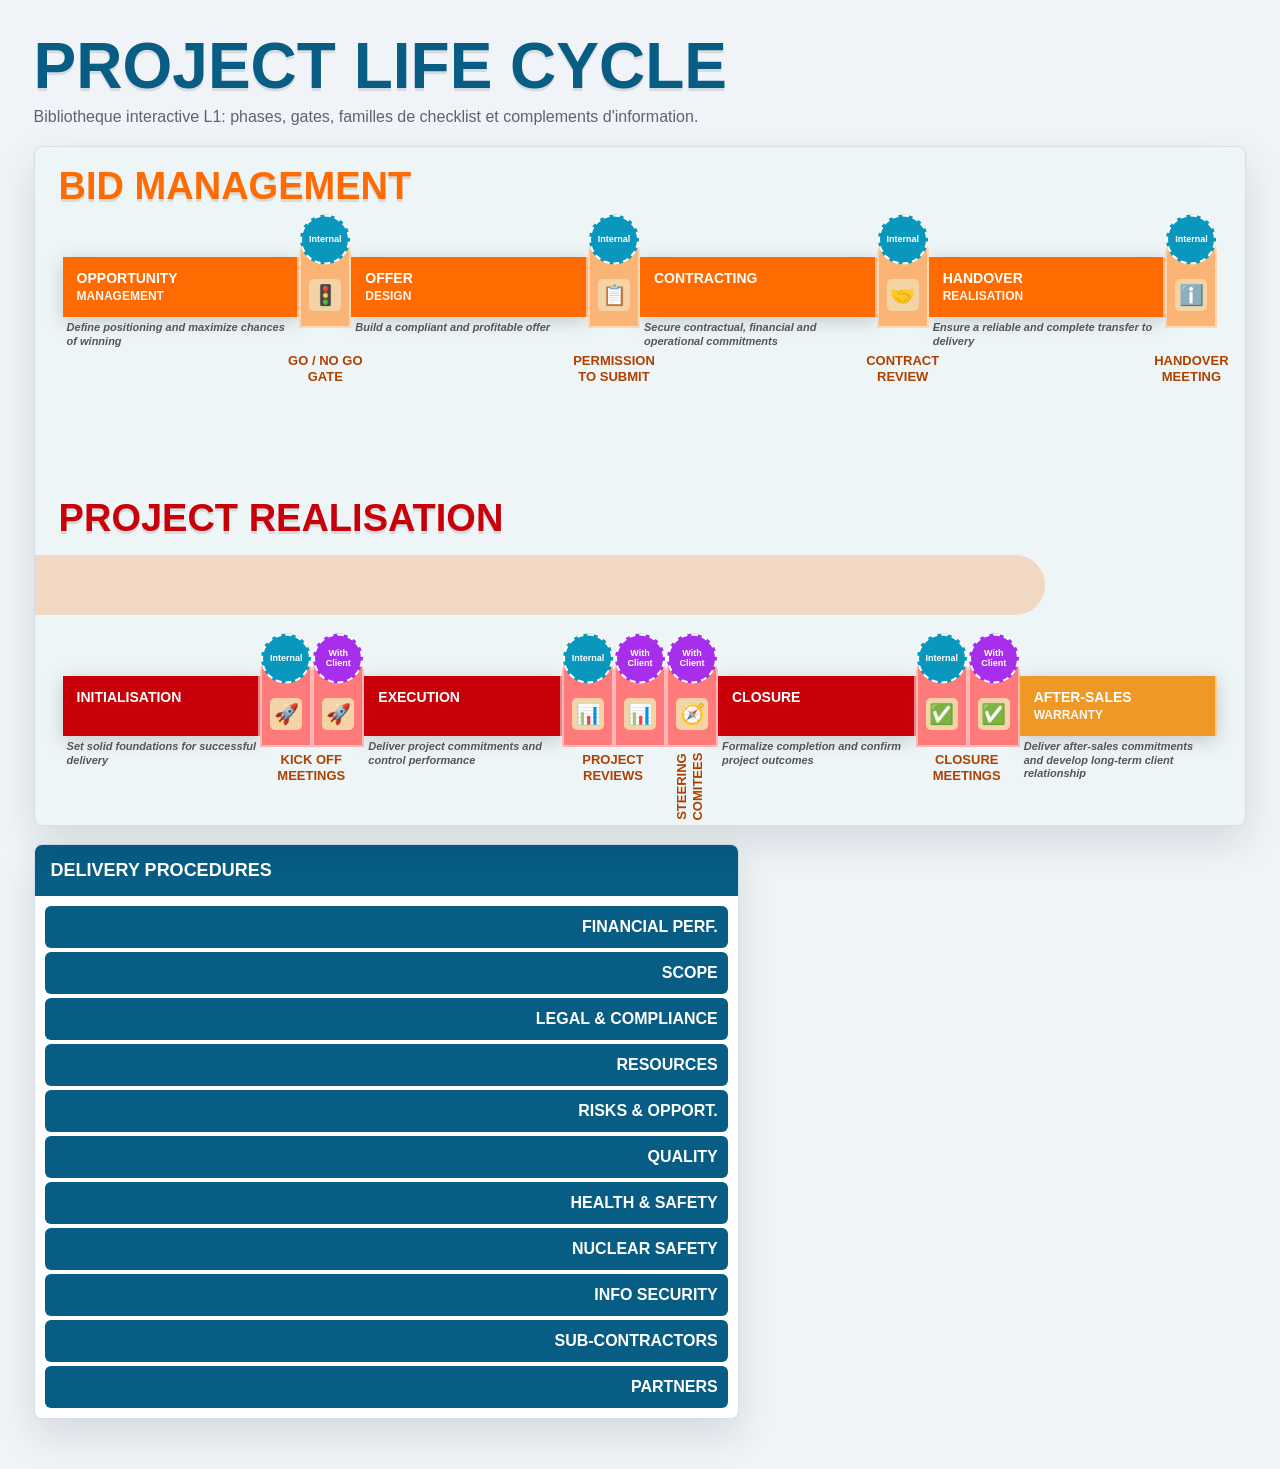
==== Life_cycle.html @ 49df0cae "Add files via upload" ====
<!doctype html>
<html lang="fr">
<head>
  <meta charset="utf-8">
  <meta name="viewport" content="width=device-width, initial-scale=1">
  <title>Project Life Cycle Library</title>
  <link rel="stylesheet" href="styles.css">
</head>
<body>
  <main class="page">
    <header class="topbar">
      <div>
        <h1 class="page_title">Project Life Cycle</h1>
        <p class="subtitle">Bibliotheque interactive L1: phases, gates, familles de checklist et complements d'information.</p>
      </div>
    </header>

    <section class="workspace">
      <div class="main">
        <section class="lifecycle" aria-label="Project Life Cycle">
          <p class="lane-label bid">Bid Management</p>
          <div class="bid-track" id="bidTrack"></div>

          <p class="lane-label real">Project Realisation</p>
          <div class="real-backing" aria-hidden="true"></div>
          <div class="real-track" id="realTrack"></div>

        </section>
      </div>

      <aside class="aside">
        <section class="procedure-panel">
          <h2>Delivery Procedures</h2>
          <div class="procedure-list" id="procedureList"></div>
        </section>
      </aside>
    </section>
  </main>

  <div class="drawer" id="drawer" role="dialog" aria-modal="true" aria-labelledby="drawerTitle">
    <button class="drawer-backdrop" id="drawerBackdrop" type="button" aria-label="Fermer"></button>
    <article class="drawer-panel">
      <header class="drawer-head">
        <div>
          <h2 id="drawerTitle"></h2>
          <p id="drawerMeta"></p>
        </div>
        <button class="close" id="closeDrawer" type="button" aria-label="Fermer">x</button>
      </header>
      <div class="drawer-body" id="drawerBody"></div>
    </article>
  </div>

  <script src="data.js"></script>
  <script src="app.js"></script>
</body>
</html>
---- styles.css ----
:root {
  --ink: #111827;
  --muted: #5b6472;
  --line: #d8dee8;
  --paper: #f7f9fb;
  --panel: #ffffff;
  --orange: #ff6b00;
  --orange-sand: #FAB475;
  --orange-dark: #ad4100;
  --red: #c90009;
  --red-dark: #970007;
  --red-sand: #FF7A7A;
  --teal: #0997bd;
  --purple: #a72feb;
  --blue: #075d84;
  --sand: #f0d8c2;
  --shadow: 0 16px 38px rgba(16, 24, 40, .12);
  --blue-dark:   #1a2e4a;
  --blue-mid:    #1e5082;
  --blue-light:  #2e7bbf;
  --blue-pale:   #4aa8d8;
  --violet:      #3b3070;
  --violet-hover:#4d409a;
  --red-accent:  #c0001a;
  --white:       #ffffff;
  --bg:          #f0f4f8;
  --text-light:  #e8f0f8;
  --border:      #c8d8e8;
  --assystel-blue: #0078c8;
}

* {
  box-sizing: border-box;
}

body {
  font-family: 'Segoe UI', Arial, sans-serif;
  background: var(--bg);
  min-height: 100vh;
  display: flex;
  flex-direction: column;
}

button,
input {
  font: inherit;
}

button {
  cursor: pointer;
}

/* ── Header ── */
.page-header {
  background: var(--blue-dark);
  color: var(--white);
  padding: 18px 32px 14px;
  border-bottom: 4px solid var(--red-accent);
  display: flex;
  align-items: baseline;
  gap: 24px;
}
.page-header h1 {
  font-size: 1.55rem;
  font-weight: 800;
  letter-spacing: 0.08em;
  text-transform: uppercase;
}

.page-header .sub {
  font-size: 1.05rem;
  font-weight: 400;
  color: #a0b8d0;
  letter-spacing: 0.02em;
}

.page-header .sub strong {
  color: var(--white);
  font-weight: 700;
}

/* ── Layout ── */
.layout {
  display: flex;
  gap: 0;
  flex: 1;
  min-height: 0;
}

/* ── Left panel ── */
.left-panel {
  flex: 1 1 0;
  padding: 28px 20px 28px 28px;
  display: flex;
  flex-direction: column;
  gap: 0;
}

/* ── Right panel ── */
.right-panel {
  width: 320px;
  min-width: 260px;
  background: var(--blue-dark);
  padding: 24px 20px;
  display: flex;
  flex-direction: column;
  gap: 16px;
  border-left: 3px solid var(--blue-mid);
}

/* ── Section titles ── */
.section-title {
  font-size: 0.68rem;
  font-weight: 700;
  letter-spacing: 0.15em;
  text-transform: uppercase;
  color: #6080a0;
  margin-bottom: 8px;
  padding-left: 2px;
}

/* ── Classification Tool banner ── */
.classification-banner {
  background: var(--orange);
  color: var(--white);
  font-weight: 700;
  font-size: 0.85rem;
  letter-spacing: 0.06em;
  text-transform: uppercase;
  padding: 9px 18px;
  border-radius: 6px;
  margin-bottom: 20px;
  text-align: center;
  cursor: default;
}

/* ── PLC rows ── */
.plc-section {
  display: flex;
  flex-direction: row;
  gap: 14px;
}

.plc-row {
  display:flex;
  flex-direction: column;
  align-items: stretch;
  gap: 10px;
  flex: 1;
}

/* PLC button (blue dark) → index.html */
.btn-plc {
  background: var(--blue-mid);
  color: var(--white);
  border: none;
  border-radius: 7px;
  padding: 10px 18px;
  font-size: 0.9rem;
  font-weight: 700;
  cursor: pointer;
  height: 80px;
  width: 100%;
  min-width: 0;
  text-align: left;
  line-height: 1.3;
  transition: background 0.15s, transform 0.1s;
}

.btn-plc:hover { background: var(--blue-light); transform: translateY(-1px); }
.btn-plc .btn-label { font-size: 0.72rem; font-weight: 400; color: #b0d0ee; display: block; }
/* Arrow connector */
.row-arrow {
  display: flex;
  flex-direction: column;
  align-items: center;
  color: var(--red-accent);
  font-size: 1.3rem;
  font-weight: 900;
  padding: 0 2px;
  user-select: none;
}

.row-arrow2 {
  display: flex;
  flex-direction: column;
  align-items: center;
  color: var(--red-accent);
  font-size: 1.3rem;
  font-weight: 900;
  user-select: none;
  padding: 9px 2px;
}

/* Framework button (light blue) → matrix.html */
.btn-framework {
  background: var(--blue-pale);
  color: var(--white);
  border: none;
  border-radius: 7px;
  padding: 10px 18px;
  font-size: 0.9rem;
  font-weight: 700;
  cursor: pointer;
  text-align: left;
  line-height: 1.3;
  transition: background 0.15s, transform 0.1s;
}

.btn-framework:hover { background: #2e9dd4; transform: translateY(-1px); }
.btn-framework .btn-label { font-size: 0.72rem; font-weight: 400; color: #d8f0fc; display: block; }
/* ── Dots on framework ── */
.btn-framework::after {
  content: " ✎";
  font-size: 0.8rem;
  opacity: 0.7;
}

/* ── Right panel sections ── */
.right-section-title {
  font-size: 0.65rem;
  font-weight: 700;
  letter-spacing: 0.14em;
  text-transform: uppercase;
  color: #6888a8;
  margin-bottom: 6px;
}

/* Procedure buttons */
.procedures-grid {
  display: flex;
  flex-direction: column;
  gap: 5px;
  margin-bottom: 16px;
}

.large-btn-procedure {
  background: var(--blue-mid);
  color: var(--white);
  border: none;
  border-radius: 5px;
  padding: 7px 12px;
  font-size: 0.6rem;
  font-weight: 600;
  cursor: pointer;
  text-align: left;
  transition: background 0.15s;
  white-space: nowrap;
  overflow: hidden;
  text-overflow: ellipsis;
}

.btn-procedure {
  background: var(--blue-mid);
  color: var(--white);
  border: none;
  border-radius: 5px;
  padding: 7px 12px;
  font-size: 0.8rem;
  font-weight: 600;
  cursor: pointer;
  text-align: left;
  transition: background 0.15s;
  white-space: nowrap;
  overflow: hidden;
  text-overflow: ellipsis;
}

.large-btn-procedure2 {
  background: var(--blue-mid);
  color: var(--white);
  border: none;
  border-radius: 5px;
  padding: 7px 12px;
  font-size: 0.6rem;
  font-weight: 600;
  cursor: pointer;
  text-align: left;
  transition: background 0.15s;
  white-space: nowrap;
  overflow: hidden;
  text-overflow: ellipsis;
}

.btn-procedure2 {
  background: var(--blue-pale);
  color: var(--white);
  border: none;
  border-radius: 5px;
  padding: 7px 12px;
  font-size: 0.8rem;
  font-weight: 600;
  cursor: pointer;
  text-align: left;
  transition: background 0.15s;
  white-space: nowrap;
  overflow: hidden;
  text-overflow: ellipsis;
}

.btn-procedure:hover { background: var(--blue-light); }
.btn-procedure2:hover { background: #2e9dd4; }
.large-btn-procedure:hover { background: var(--blue-light); }
.large-btn-procedure2:hover { background: #2e9dd4; }


/* ── Procedure sub-buttons ── */
.proc-wrapper {
  display: flex;
  flex-direction: column;
}

.btn-procedure.is-expanded {
  border-bottom-left-radius: 0;
  border-bottom-right-radius: 0;
  background: var(--blue-light);
}

.proc-sub-group {
  display: none;
  flex-direction: column;
  gap: 2px;
  padding: 4px 0 4px 16px;
  border-left: 3px solid var(--blue-light);
  margin-left: 6px;
}

.proc-sub-group.open {
  display: flex;
}

.btn-procedure--child {
  border-radius: 4px;
  font-size: 0.77rem;
}

.btn-procedure--child::before {
  content: "└ ";
  opacity: 0.45;
  font-size: 0.72rem;
}

.btn-procedure--child2 {
  border-radius: 4px;
  font-size: 0.52rem;
}

.btn-procedure--child2::before {
  content: "└ ";
  opacity: 0.45;
  font-size: 0.47rem;
}

.btn-procedure--doc {
  background: var(--violet);
}

.btn-procedure--doc:hover {
  background: var(--violet-hover);
}

/* Sub-docs row (PMOP, HSE Plan, etc.) */
.subdocs-row {
  display: flex;
  flex-wrap: wrap;
  gap: 5px;
  margin-bottom: 4px;
}

.btn-subdoc {
  background: #14243a;
  color: #88b0d0;
  border: 1px solid #2a4a6a;
  border-radius: 4px;
  padding: 4px 10px;
  font-size: 0.72rem;
  font-weight: 600;
  cursor: default;
  letter-spacing: 0.04em;
}

.btn-subdoc:hover{
  cursor: pointer;
}

/* Meeting / governance buttons */
.meetings-section {
  flex: 1;
}
.meetings-levels {
  display: flex;
  gap: 6px;
  flex:1;
}

.meetings-col {
  flex: 1;
  display: flex;
  flex-direction: column;
  gap: 5px;
}

.btn-meeting {
  background: var(--violet);
  color: var(--white);
  border: none;
  border-radius: 5px;
  padding: 9px 10px;
  font-size: 0.8rem;
  font-weight: 600;
  cursor: pointer;
  text-align: left;
  line-height: 1.25;
  transition: background 0.15s;
  width: 100%;
}

.btn-meeting:hover { background: var(--violet-hover); }
/* "Applied when relevant" note */
.applied-note {
  font-size: 0.65rem;
  color: #6888a8;
  font-style: italic;
  margin-top: 6px;
  text-align: right;
}

/* Divider line in right panel */
.right-divider {
  border: none;
  border-top: 1px solid #2a3e56;
  margin: 4px 0;
}

/* Linked-to badge */
.linked-badge {
  display: inline-block;
  background: #0e1e2e;
  border: 1px solid #2a4a6a;
  border-radius: 4px;
  padding: 3px 8px;
  font-size: 0.65rem;
  color: #6888a8;
  margin-bottom: 4px;
}

/* ─── Layout ─── */

.page {
  width: min(1600px, 100%);
  margin: 0 auto;
  padding: 28px clamp(16px, 2vw, 34px) 42px;
}

.topbar {
  display: grid;
  grid-template-columns: 1fr auto;
  gap: 20px;
  align-items: end;
  margin-bottom: 18px;
}

.topbar.is-bid {
  direction: ltr;
}

.topbar.is-real {
  direction: rtl;
  text-align: right;
}

.topbar.is-real .subtitle {
  margin-left: auto;
  margin-right: 0;
}

/* Empêche le texte de s'inverser aussi */
.topbar.is-real > * {
  direction: ltr;
}

.page_title {
  margin: 0;
  color: var(--blue);
  font-size: clamp(30px, 5vw, 66px);
  line-height: .95;
  text-transform: uppercase;
  letter-spacing: 0;
  text-shadow: 0 3px 0 rgba(0, 0, 0, .10);
}

.subtitle {
  margin: 8px 0 0;
  max-width: 860px;
  color: var(--muted);
  font-size: 16px;
  line-height: 1.45;
}

.workspace {
  display: grid;
  grid-template-columns: minmax(0, 1fr) 330px;
  gap: 18px;
  align-items: start;
}

.main {
  min-width: 0;
}

/* ─── Lifecycle diagram ─── */

.lifecycle {
  position: relative;
  min-height: 680px;   /* était 520px — plus de hauteur pour séparer les deux tracks */
  overflow: hidden;
  border: 1px solid var(--line);
  border-radius: 8px;
  background: #eef5f6;
  box-shadow: var(--shadow);
}

.lane-label {
  position: absolute;
  left: 24px;
  z-index: 2;
  margin: 0;
  font-weight: 900;
  text-transform: uppercase;
  letter-spacing: 0;
  text-shadow: 0 3px 0 rgba(0, 0, 0, .10);
}

.lane-label.bid {
  position: absolute;
  top: 18px;
  left: 24px;
  color: var(--orange);
  font-size: clamp(22px, 3vw, 38px);
  font-weight: 900;
  text-transform: uppercase;
  z-index: 2;
}

.lane-label.real {
  position: absolute;
  bottom: 270px;
  left: 24px;
  color: var(--red);
  font-size: clamp(22px, 3vw, 38px);
  font-weight: 900;
  text-transform: uppercase;
  z-index: 2;
  margin-bottom: 15px;
}

.bid-track,
.real-track
.gate-track {
  position: absolute;
  left: 28px;
  right: 28px;
  display: grid;
  z-index: 3;
}

.bid-track {
  position: absolute;
  top: 80px;
  left: 28px;
  right: 28px;
  display: grid;
  /* 4 phases + 4 gates (gate after each phase incl. handover transition) */
  grid-template-columns: 1fr 52px 1fr 52px 1fr 52px 1fr 52px;
  gap: 0;
  align-items: stretch;
  z-index: 3;
  margin-top: 30px;
}

.gate-track {
  position: absolute;
  top: 80px;
  left: 28px;
  right: 28px;
  display: grid;
  grid-template-columns: repeat(4, minmax(130px, 1fr));
  z-index: 3;
}

/* ─── Gate node (clickable, intercalated between phases) ─── */
.gate-node {
  display: flex;
  flex-direction: column;
  align-items: center;
  justify-content: flex-start;
  padding-top: 14px;
  gap: 5px;
  background: var(--orange-sand);
  border: none;
  border: 2px solid rgba(255,255,255,.45);
  color: var(--orange-dark);
  cursor: pointer;
  transition: filter .15s, transform .15s;
  position: relative;
  min-height: 86px;
  overflow: visible;
}

.gate-node2 {
  display: flex;
  flex-direction: column;
  align-items: center;
  justify-content: flex-start;
  padding-top: 14px;
  gap: 5px;
  background: var(--red-sand);
  border: none;
  border: 2px solid rgba(255,255,255,.45);
  color: var(--red-dark);
  cursor: pointer;
  transition: filter .15s, transform .15s;
  position: relative;
  min-height: 86px;
  overflow: visible;
}

.gate-node,
.gate-node2 {
  width: 100%;
  padding-top: 8px;
  padding-bottom: 15px;
  min-height: unset;
}

.gate-node:hover {
  filter: brightness(.88);
  transform: translateY(-2px);
}

.gate-node2:hover {
  filter: brightness(.88);
  transform: translateY(-2px);
}

.gate-node-badge {
  font-size: 9px;
  font-weight: 800;
  color: #fff;
  background: var(--teal);
  border: 2px dashed #fff;
  border-radius: 50%;
  width: 50px;
  height: 50px;
  display: flex;
  align-items: center;
  justify-content: center;
  text-align: center;
  line-height: 1.1;
  flex-shrink: 0;
}

.gate-node-badge2 {
  font-size: 9px;
  font-weight: 800;
  color: #fff;
  background: var(--purple);
  border: 2px dashed #fff;
  border-radius: 50%;
  width: 50px;
  height: 50px;
  display: flex;
  align-items: center;
  justify-content: center;
  text-align: center;
  line-height: 1.1;
  flex-shrink: 0;
}

.gate-node-badge,
.gate-node-badge2 {
  position: absolute;
  top: 0;                   /* bord supérieur du wrapper */
  left: 50%;
  transform: translate(-50%, -85%);  /* 75% du badge dépasse au-dessus, 25% reste dans le wrapper */
  z-index: 4;
  flex-shrink: 0;
  /* conserver toutes vos autres règles (taille, couleur, border...) */
}

.gate-node-symbol {
  display: flex;
  align-items: center;
  justify-content: center;
  width: 32px;
  height: 32px;
  border-radius: 5px;
  background: #f4d4a6;
  color: #111827;
  font-size: 20px;
  font-weight: 900;
  flex-shrink: 0;
}

.gate-node-title {
  writing-mode: horizontal-tb;   /* remplace vertical-rl */
  transform: none;
  font-size: clamp(10px, 1.4vw, 13px);
  font-weight: 900;
  text-transform: uppercase;
  text-align: center;
  color: var(--orange-dark);
  line-height: 1.2;
  margin-top: 25px;
  padding: 0 2px;
  white-space: normal;
  width: 100px;
}

.gate-node-title2 {
  writing-mode: horizontal-tb;   /* remplace vertical-rl */
  transform: none;
  font-size: clamp(10px, 1.4vw, 13px);
  font-weight: 900;
  text-transform: uppercase;
  text-align: center;
  color: var(--orange-dark);
  line-height: 1.2;
  margin-top: 5px;
  padding: 0 2px;
  white-space: normal;
  width: 100px;
  margin-left: 50px;
}

.gate-node-title3 {
  transform: translateX(-50%) rotate(-90deg);  font-size: clamp(10px, 1.4vw, 13px);
  font-weight: 900;
  text-transform: uppercase;
  text-align: center;
  color: var(--orange-dark);
  line-height: 1.2;
  margin-top: 24px;
  padding: 0 2px;
  white-space: normal;
  width: 100px;
  margin-left: 95px;
}

.real-track {
  position: absolute;
  bottom: -35px;
  left: 28px;
  right: 28px;
  display: grid;
  /* 4 real phases + 3 gates between them */
  grid-template-columns: 1fr 52px 52px 1fr 52px 52px 52px 1fr 52px 52px 1fr;
  gap: 0;
  align-items: stretch;
  z-index: 3;
  height: 184.242px;
}

/* ─── Phase nodes ─── */

.phase-wrapper {
  display: flex;
  flex-direction: column;
  align-items: stretch;
  min-width: 0;
}

.phase-node {
  min-height: 60px;       /* était 86px */
  border: 0;
  border-right: 2px solid rgba(255, 255, 255, .52);
  padding: 10px 14px;     /* était 14px 20px 14px */
  color: #fff;
  text-align: left;
  box-shadow: 0 4px 18px rgba(6, 6, 8, 0.18);
  transition: transform .16s ease, filter .16s ease, box-shadow .16s ease;
}

.phase-node:hover,
.phase-node:focus-visible {
  transform: translateY(-2px);
  filter: brightness(0.88);
  outline: 3px solid rgba(9, 151, 189, .26);
  outline-offset: 3px;
  color: #fff;
}

.phase-node.active {
  box-shadow: 0 0 0 4px #fff, 0 0 0 8px rgba(9, 151, 189, .42), 0 14px 30px rgba(17, 24, 39, .22);
}

.phase-node.bid  { background: var(--orange); }
.phase-node.real { background: var(--red); }
.phase-node.gate {background: #f79595;}
.phase-node.after { background: #ef9825; }

.phase-title {
  display: block;
  font-weight: 900;
  font-size: clamp(12px, 2.4vw, 14px);
  line-height: 1;
  text-transform: uppercase;
  letter-spacing: 0;
}

.phase-kicker {
  display: block;
  margin-top: 4px;
  font-weight: 800;
  font-size: clamp(8px, 2.4vw, 12px);
  text-transform: uppercase;
  opacity: .94;
}

.phase-note {
  margin: 4px 4px 0;
  font-style: italic;
  font-weight: 600;
  font-size: 11px;
  line-height: 1.25;
  color: #555;            /* texte sombre sur fond clair */
  text-align: left;
}

/* ─── Handover loop arrow ─── */

.handover-loop {
  position: absolute;
  top: 142px;
  right: 92px;
  width: 270px;
  height: 245px;
  border: 46px solid var(--orange);
  border-left-color: transparent;
  border-radius: 50%;
  transform: rotate(18deg);
  z-index: 1;
  opacity: .95;
}

.handover-loop::after {
  content: "";
  position: absolute;
  right: 12px;
  bottom: -53px;
  width: 0;
  height: 0;
  border-left: 62px solid transparent;
  border-right: 22px solid transparent;
  border-top: 72px solid var(--orange);
  transform: rotate(-20deg);
}

/* ─── Real-track backing strip ─── */

.real-backing {
  position: absolute;
  left: 0;
  right: 200px;
  bottom: 210px;
  height: 60px;
  background: var(--sand);
  border-radius: 0 54px 54px 0;
  z-index: 1;
}

/* ─── Governance bar ─── */

.governance {
  position: absolute;
  left: 0;
  right: 0;
  bottom: 205px;
  z-index: 2;
}

.gov-title {
  margin-left: 28px;
  color: var(--teal);
  font-weight: 900;
  text-transform: uppercase;
  font-size: 15px;
}

.gov-title-cell {
  position: relative;
  vertical-align: top;
  padding: 4px 0 0 0;
}

.gov-bar-label-cell {
  padding-left: 12px;
  font-weight: 700;
  font-size: 12px;
  color: #fff;
  height: 36px;
  vertical-align: middle;
}

.gov-line.internal { background: var(--teal); }
.gov-line.client   { background: var(--purple); }

/* ─── Content area ─── */

.content {
  margin-top: 18px;
  display: grid;
  grid-template-columns: minmax(0, 1fr);
  gap: 16px;
}

/* ─── Matrix panel ─── */

.matrix-panel {
  min-width: 0;
  border: 1px solid var(--line);
  border-radius: 8px;
  background: #fff;
  box-shadow: var(--shadow);
  overflow: visible; /* ← était hidden */
}

.matrix-head.bid { background: var(--orange); }

.matrix-current {
  flex: 0 0 auto;
  margin-right: 1px;
  padding: 8px 10px;
  border: 1px solid rgba(255, 255, 255, .48);
  border-radius: 8px;
  font-weight: 900;
  text-transform: uppercase;
  white-space: nowrap;
}


.arrow-right {
  font-size: 1.5em;
  display: inline-block;
  vertical-align: middle;
  color: #fff;
}

.arrow-left {
  font-size: 1.5em; 
  display: inline-block;
  vertical-align: middle;
  transform: scaleX(-1);
  color: #fff;
}

.matrixCtext {
  vertical-align: middle;
  color: #fff;
}

.matrix-wrap {
  overflow: auto;
  max-height: 800px;
  border-radius: 8px; /* reprend le rayon ici */
  min-width: 0;
}

.matrix-footer-wrap {
  position: sticky;
  bottom: 0;
  z-index: 10;
  background: #fff;
  overflow: hidden;
  border-top: 2px solid var(--teal);
  /*overflow: visible;
  height: auto;       
  flex-shrink: 0;*/ /* ← ne se compresse pas si dans un flex */
}

.matrix-footer-wrap .footer-table {
  width: 100%;
  min-width: 980px; /* même min-width que checklist-table */
  border-collapse: separate;
  border-spacing: 0;
  table-layout: fixed; /* colonnes identiques au tableau principal */
}

.checklist-table {
  width: 100%;
  min-width: 1160px;
  border-collapse: separate;
  border-spacing: 0;
}

.checklist-table th,
.checklist-table td {
  border-right: 1px solid var(--line);
  border-bottom: 1px solid var(--line);
  vertical-align: top;
}

.checklist-table thead th {
  position: sticky;
  top: 0;
  z-index: 3;
  color: #fff;
  background: var(--orange);
  text-align: left;
}

.checklist-table tfoot td {
  position: sticky;
  z-index: 3;
}

.checklist-table tfoot tr {
  height: 36px;
}

.checklist-table tfoot .gov-row-label td {
  bottom: 72px;
  background: #f7f9fb;   /* fond opaque indispensable pour le sticky */
}

.checklist-table tfoot .gov-row-internal td {
  bottom: 36px;
  background: var(--teal); /* cohérent avec gov-bar-label-cell.internal */
}

.checklist-table tfoot .gov-row-client td {
  bottom: 0;
  background: var(--purple); /* cohérent avec gov-bar-label-cell.client */
}

/* première colonne du tfoot : sticky horizontal ET vertical cumulés */
.checklist-table tfoot td:first-child {
  z-index: 5; /* au-dessus des autres cellules sticky */
}



/* Étiquettes de gauche : sticky aussi horizontalement */
.checklist-table tfoot td:first-child {
  position: sticky;
  left: 0;
  z-index: 5;    /* au-dessus des autres cellules sticky */
}

/* fond opaque pour la colonne gauche du tfoot selon la ligne */
.checklist-table tfoot .gov-row-label td:first-child   { background: #f7f9fb !important; }
.checklist-table tfoot .gov-row-internal td:first-child { background: var(--teal) !important; }
.checklist-table tfoot .gov-row-client td:first-child   { background: var(--purple) !important; }
.checklist-table thead th:first-child {
  left: 0;
  z-index: 4;
}

.checklist-table tbody th.row-category {
  position: sticky;
  left: 0;
  z-index: 2;
  background: #fff;   /* fond opaque pour masquer ce qui passe derrière */
}

.phase-column {
  min-width: 205px;
  border: 0;
  padding: 12px 14px;
  color: #fff;
  background: transparent;
  text-align: left;
  font-weight: 900;
  text-transform: uppercase;
  line-height: 1.08;
}

.phase-column span {
  display: block;
  margin-top: 4px;
  font-size: 11px;
  opacity: .86;
}

.row-category {
  min-width: 205px;
  border: 0;
  padding: 12px 14px;
  color: #fff;
  background: transparent;
  font-weight: 900;
  text-transform: uppercase;
  line-height: 1.08;
}

.row-category button {
  display: grid;
  grid-template-columns: 75px 1fr;
  grid-template-rows: auto auto;
  gap: 15px;
  width: 100%;
  min-height: unset;
  border: 0;
  padding :10px;
  color: var(--blue);
  background: #fff;
  text-align: left;
  font-weight: 900;
  text-transform: uppercase;
  line-height: 1.1;
}

.row-category .mark {
  grid-column: 1;
  grid-row: 1 / 3;
  width: 75px;
  height: 75px;
  border-radius: 6px;
  object-fit: contain;
}

.matrix-cell {
  min-width: 205px;
  height: 82px;
  padding: 12px 14px;
  background: #fff8f8;
}

.active-column {
  background: var(--orange-dark);
}

.matrix-cell.active-column {
  background: var(--orange-dark);
}

.matrix-cell.active-column button {
  color: #fff;
}

.matrix-cell.active-column .cell-count {
  color: #fff;
}

.matrix-cell.active-column .cell-preview {
  color: rgba(255, 255, 255, 0.85);
}

.matrix-cell:nth-child(even):not(.active-column):not(.active) { background: #fff; }

.matrix-cell button {
  width: 100%;
  height: 100%;
  min-height: unset;
  border: 0;
  padding: 10px 12px;
  color: var(--ink);
  background: transparent;
  text-align: left;
}

.matrix-cell button:hover,
.matrix-cell button:focus-visible,
.row-category button:hover,
.row-category button:focus-visible {
  outline: 3px solid rgba(9, 151, 189, .22);
  outline-offset: -3px;
  background: #edfaff;
}

.matrix-cell.active-column button:hover {
  background: var(--orange);
}

.matrix-cell.active {
  background: var(--orange);
  box-shadow: inset 0 0 0 3px var(--muted);
}

.cell-count {
  display: block;
  color: var(--blue);
  font-size: 12px;
  font-weight: 900;
  text-transform: uppercase;
}

.cell-preview {
  display: block;
  margin-top: 6px;
  max-height: 48px;
  overflow: hidden;
  color: var(--muted);
  font-size: 12px;
  line-height: 1.32;
}

.is-hidden { display: none; }

/* ─── Governance tfoot ─── */

/* tfoot rows: don't override td sticky with static on the tr */

tfoot td {
  background: #f7f9fb;
}

.gov-row-title td {
  background: #f7f9fb !important;
  border-top: 2px solid var(--teal);
  padding: 6px 12px;
  padding-bottom: 60px;
}

.gov-strip-label {
  display: block;
  font-size: 13px;
  font-weight: 900;
  color: var(--teal);
  text-transform: uppercase;
  padding: 6px 0;
}

.gov-title-cell {
  position: relative;
  vertical-align: top;
  padding: 4px 0 0 0;
  background: #f7f9fb !important;
  border-top: 2px solid var(--teal);
}

.gov-gate-label {
  font-size: 11px;
  font-weight: 900;
  text-transform: uppercase;
  color: #fff;
  line-height: 1.2;
  text-align: right;
  display: block;
  padding: 0 4px;
}

.gov-gate-card {
  position: absolute;
  right: -48px;
  top: 4px;
  width: 96px;
  padding: 6px 8px;
  background: #f4d4a6;
  border: 2px solid rgba(255, 255, 255, .65);
  border-radius: 4px;
  box-shadow: 0 4px 12px rgba(17, 24, 39, .18);
  z-index: 20;
  text-align: center;
}

.gov-gate-title {
  font-size: 11px;
  font-weight: 900;
  text-transform: uppercase;
  color: var(--orange-dark);
  line-height: 1.15;
}

.gov-bar-label-cell {
  height: 36px;
  padding: 0 12px;
  font-weight: 700;
  font-size: 12px;
  color: #fff;
  vertical-align: middle;
}

.gov-bar-label-cell.internal { background: var(--teal) !important; }
.gov-bar-label-cell.client   { background: var(--purple) !important; }

.gov-cell-bar {
  position: relative;
  height: 36px;
  padding: 0;
  vertical-align: middle;
}

.gov-cell-bar.internal { background: var(--teal) !important; }
.gov-cell-bar.client   { background: var(--purple) !important; }

.gov-badge-btn {
  position: absolute;
  right: -22px;
  top: -43px;
  z-index: 20; /* au-dessus de tout */
  width: 44px;
  height: 44px;
  border: 3px dashed #fff;
  border-radius: 50%;
  background: var(--teal);
  color: #fff;
  font-size: 18px;
  font-weight: 900;
  cursor: pointer;
  transition: filter .14s;
}

.gate-wrapper {
  display: flex;
  flex-direction: column;
  align-items: center;
  position: relative;
  min-width: 0;
  padding-top: 12.5px;        /* 25% de la hauteur du badge (50px * 0.25) : le badge dépasse à 75% au-dessus du wrapper */
}

/* Bande visible entre le haut du wrapper et le gate-node : habille les 25%
   du badge qui restent "à l'intérieur" avec le même fond/bordure que le node.
   Elle dépasse aussi un peu au-dessus du wrapper et un peu en dessous du
   début du gate-node, pour créer l'effet "pilule" autour du badge. */
.gate-wrapper--bid::before,
.gate-wrapper--real::before {
  content: "";
  position: absolute;
  top: -15px;
  left: 0;
  right: 0;
  height: 31.5px;            /* 6px au-dessus + 12.5px d'origine + 6px en dessous */
  border-left: 2px solid rgba(255,255,255,.45);
  border-right: 2px solid rgba(255,255,255,.45);
  border-radius: 10px 10px 0 0;
  z-index: 2;
}

.gate-wrapper--bid::before {
  background: var(--orange-sand);
}

.gate-wrapper--real::before {
  background: var(--red-sand);
}

.gov-badge-btn:hover { filter: brightness(1.2); }

.checklist-table tfoot.gov-strip tr {
  height: auto;
}

.checklist-table tfoot.gov-strip td {
  overflow: visible;
}

.checklist-table tfoot.gov-strip .gov-row-label {
  height: 30px;
}

.checklist-table tfoot.gov-strip .gov-row-internal {
  height: 38px;
}

.checklist-table tfoot.gov-strip .gov-row-client {
  height: 112px;
}

.checklist-table tfoot.gov-strip .gov-row-label td {
  bottom: 150px;
  z-index: 8;
  background: #f7f9fb !important;
  border-bottom: 0;
}

.checklist-table tfoot.gov-strip .gov-row-internal td {
  bottom: 112px;
  z-index: 20;
  height: 38px;
  background: transparent !important;
  border-bottom: 0;
}

.checklist-table tfoot.gov-strip .gov-row-client td {
  bottom: 0;
  z-index: 10;
  height: 112px;
  background: rgba(255, 255, 255, .97) !important;
  border-bottom: 0;
}

.checklist-table tfoot.gov-strip td:first-child {
  z-index: 45;
}

.checklist-table tfoot.gov-strip .gov-row-internal td:first-child {
  z-index: 42;
  background: var(--teal) !important;
}

.checklist-table tfoot.gov-strip .gov-row-client td:first-child {
  z-index: 45;
  background: linear-gradient(to bottom, #eef5f8 0 4px, var(--purple) 4px 42px, rgba(255, 255, 255, .97) 42px 100%) !important;
}

.checklist-table tfoot.gov-strip .gov-cell-bar {
  position: sticky;
}

.checklist-table tfoot.gov-strip .gov-cell-bar::before {
  content: "";
  position: absolute;
  left: -1px;
  right: -1px;
  z-index: 0;
  pointer-events: none;
}

.checklist-table tfoot.gov-strip .gov-cell-bar::after {
  content: "";
  position: absolute;
  left: -1px;
  right: -1px;
  top: 0;
  height: 4px;
  z-index: 0;
  background: #eef5f8;
  pointer-events: none;
}

.checklist-table tfoot.gov-strip .gov-cell-before-event::before {
  right: 42px;
}

.checklist-table tfoot.gov-strip .gov-cell-after-event::before {
  left: 38px;
}

.checklist-table tfoot.gov-strip .gov-cell-end-event::before {
  right: 92px;
}


.checklist-table tfoot.gov-strip.gov-strip-real .gov-cell-before-event::before {
  right: 40px;
}


.checklist-table tfoot.gov-strip.gov-strip-real .gov-cell-after-event::before {
  left: 32px;
}

.checklist-table tfoot.gov-strip .gov-cell-bar.internal::before {
  top: 0;
  height: 38px;
  background: var(--teal);
}

.checklist-table tfoot.gov-strip .gov-cell-bar.client::before {
  top: 4px;
  height: 38px;
  background: var(--purple);
}

.checklist-table tfoot.gov-strip .gov-cell-bar.internal::after {
  display: none;
}

/* ── Separator line between internal and client rows ── */
/* Drawn on the client row's ::after, same span as the bars,
   so it naturally stops at gate boundaries. */


.gov-strip .gov-strip-label {
  color: #12a6c8;
  font-size: 14px;
  line-height: 1;
  padding: 10px 0 4px;
  text-shadow: 0 1px 0 rgba(255, 255, 255, .8);
}

.gov-strip .gov-bar-label-cell {
  white-space: nowrap;
}

.gov-strip .gov-bar-label-cell.internal {
  font-size: 14px;
  font-weight: 500;
  text-align: center;
  vertical-align: middle;
}

.gov-strip .gov-bar-label-cell.client {
  padding-top: 10px;
  font-size: 14px;
  font-weight: 500;
  text-align: center;
  vertical-align: top;
}

.gov-strip .gov-cell-bar {
  overflow: visible;
}

.checklist-table tfoot.gov-strip .gov-row-internal td.gov-cell-with-event {
  z-index: 40;
}

.gov-event {
  position: absolute;
  top: -34px;
  right: -43px;
  z-index: 12;
  width: 88px;
  height: 172px;
  border: 0;
  padding: 0;
  color: inherit;
  background: transparent;
  overflow: visible;
  isolation: isolate;
}

.gov-event::before {
  content: "";
  position: absolute;
  top: 34px;
  left: 50%;
  z-index: 1;
  width: 82px;
  height: 112px;
  background: linear-gradient(180deg, #f59a9d, #f08a8d);
  transform: translateX(-50%);
}


.gov-event:hover .gov-event-pillar,
.gov-event:focus-visible .gov-event-pillar {
  filter: brightness(1.06);
}

.gov-event:focus-visible {
  outline: 3px solid rgba(9, 151, 189, .3);
  outline-offset: 4px;
}

.gov-event-end {
  right: 8px;
}

.gov-event-badges {
  position: absolute;
  top: 0;
  left: 0;
  right: 0;
  z-index: 8;
  display: flex;
  justify-content: center;
  gap: 3px;
}

.gov-event-badge {
  display: grid;
  place-items: center;
  width: 48px;
  height: 48px;
  border: 4px dashed #fff;
  border-radius: 50%;
  background: var(--teal);
  box-shadow: 0 0 0 2px var(--teal), 0 7px 12px rgba(17, 24, 39, .18);
  color: #fff;
  font-size: 10px;
  font-weight: 700;
  line-height: 1;
  text-align: center;
}

.gov-event-badge-client,
.gov-event-badge + .gov-event-badge {
  background: var(--purple);
  box-shadow: 0 0 0 2px var(--purple), 0 7px 12px rgba(17, 24, 39, .18);
}

.gov-event-pillar {
  position: absolute;
  top: 40px;
  left: 50%;
  z-index: 4;
  display: grid;
  place-items: center;
  gap: 6px;
  width: 52px;
  height: 102px;
  border: 1px solid rgba(255, 255, 255, .62);
  background: linear-gradient(180deg, #f59a9d, #f08a8d);
  box-shadow: 0 4px 12px rgba(17, 24, 39, .18);
  transform: translateX(-50%);
}

.gov-event-title {
  position: absolute;
  top: 146px;
  left: 50%;
  z-index: 8;
  width: 132px;
  color: #c45b00;
  font-size: 13px;
  font-weight: 900;
  line-height: 1.02;
  text-align: center;
  text-transform: none;
  transform: translateX(-50%);
}

.gov-event-icon {
  display: grid;
  place-items: center;
  font-size: 22px;
  line-height: 1;
  z-index: 7;
}

.gov-symbol-traffic {
  width: 20px;
  height: 32px;
  border-radius: 4px;
  background: #1f2933;
  box-shadow: inset 0 0 0 1px rgba(255, 255, 255, .25);
}

.gov-symbol-traffic::before {
  content: "";
  position: absolute;
  top: 5px;
  left: 50%;
  width: 7px;
  height: 7px;
  border-radius: 50%;
  background: #f20d19;
  box-shadow: 0 10px 0 #f3d12f, 0 20px 0 #21c657;
  transform: translateX(-50%);
}

.gov-symbol-document::before {
  content: "";
  width: 23px;
  height: 28px;
  border: 2px solid #111827;
  border-radius: 2px;
  background:
    linear-gradient(#111827, #111827) 5px 8px / 13px 1px no-repeat,
    linear-gradient(#111827, #111827) 5px 14px / 13px 1px no-repeat,
    linear-gradient(#111827, #111827) 5px 20px / 10px 1px no-repeat,
    #fff3c6;
}

.gov-symbol-handshake::before {
  content: "\1F91D";
  font-size: 24px;
  line-height: 1;
}

.gov-symbol-info {
  border: 2px solid #111827;
  border-radius: 50%;
  font-size: 24px;
  font-family: Georgia, serif;
  font-weight: 700;
}

.gov-symbol-info::before {
  content: "i";
}

.gov-symbol-start {
  width: 26px;
  height: 20px;
  border-radius: 50%;
  background: #1dbf4f;
  color: #fff;
  font-size: 6px;
  font-weight: 900;
}

.gov-symbol-start::before {
  content: "START";
}

.gov-symbol-review::before {
  content: "";
  width: 26px;
  height: 24px;
  border-radius: 3px;
  background:
    linear-gradient(to top, #18b957 0 45%, transparent 45% 100%) 3px 4px / 5px 18px no-repeat,
    linear-gradient(to top, #f3b230 0 65%, transparent 65% 100%) 11px 4px / 5px 18px no-repeat,
    linear-gradient(to top, #18b957 0 35%, transparent 35% 100%) 19px 4px / 5px 18px no-repeat,
    #ffe5b5;
}

.gov-symbol-steering {
  border: 2px solid #111827;
  border-radius: 50%;
  font-size: 9px;
  font-weight: 900;
}

.gov-symbol-steering::before {
  content: "SC";
}

.gov-symbol-target {
  border: 2px solid #111827;
  border-radius: 50%;
}

.gov-symbol-target::before,
.gov-symbol-target::after {
  content: "";
  position: absolute;
  border-radius: 50%;
}

.gov-symbol-target::before {
  width: 18px;
  height: 18px;
  border: 2px solid #111827;
}

.gov-symbol-target::after {
  width: 5px;
  height: 5px;
  background: #111827;
}

.gov-strip-real .gov-event-boundary {
  width: 92px;
  height: 160px;
}

.gov-strip-real .gov-event-boundary::before {
  top: 30px;
  width: 74px;
  height: 102px;
}

.gov-strip-real .gov-event-boundary .gov-event-badges {
  left: 50%;
  right: auto;
  width: 76px;
  transform: translateX(-50%);
}

.gov-strip-real .gov-event-boundary .gov-event-badge {
  width: 37px;
  height: 37px;
  border-width: 3px;
  font-size: 7px;
}

.gov-strip-real .gov-event-boundary .gov-event-pillar {
  top: 30px;
  width: 50px;
  height: 102px;
}

.gov-strip-real .gov-event-boundary .gov-event-title {
  top: 143px;
  width: 106px;
  font-size: 12px;
}

.gov-review-cluster {
  position: absolute;
  top: -34px;
  left: 58px;
  z-index: 48;
  width: 188px;
  height: 160px;
  pointer-events: none;
}

.gov-review-loop {
  position: absolute;
  top: 6px;
  left: 20px;
  width: 128px;
  height: 46px;
  border: 5px solid rgba(201, 0, 9, .8);
  border-bottom: 0;
  border-radius: 72px 72px 0 0;
}

.gov-review-loop::after {
  content: "";
  position: absolute;
  right: -7px;
  top: 34px;
  border-left: 8px solid rgba(201, 0, 9, .8);
  border-top: 7px solid transparent;
  border-bottom: 7px solid transparent;
  transform: rotate(36deg);
}

.gov-review-cluster .gov-event {
  top: 0;
  right: auto;
  width: 42px;
  height: 158px;
  pointer-events: auto;
}

.gov-review-1 { left: 0; }
.gov-review-2 { left: 42px; }
.gov-review-3 { left: 84px; }
.gov-review-4 { left: 126px; }

.gov-event-review .gov-event-badge {
  width: 34px;
  height: 34px;
  border-width: 3px;
  font-size: 7px;
}

.gov-event-review::before {
  top: 29px;
  width: 38px;
  height: 96px;
}

.gov-event-review .gov-event-pillar {
  top: 29px;
  width: 34px;
  height: 96px;
}

.gov-event-review .gov-event-symbol {
  width: 24px;
  height: 24px;
}

.gov-event-review .gov-event-title {
  top: 116px;
  width: 64px;
  color: #c45b00;
  font-size: 10px;
  line-height: 1;
  transform: translateX(-50%) rotate(90deg);
  transform-origin: center;
}

.gov-icon {
  position: absolute;
  right: -14px;
  top: 50%;
  transform: translateY(-50%);
  font-size: 24px;
  z-index: 6;
}

tfoot .real { color: var(--red); }

.category-rail {
  display: grid;
  gap: 8px;
  align-self: start;
  position: sticky;
  top: 16px;
}

.category-filter {
  display: grid;
  grid-template-columns: 38px 1fr;
  gap: 8px;
  align-items: center;
  min-height: 48px;
  border: 1px solid var(--line);
  border-radius: 8px;
  background: #fff;
  color: var(--blue);
  padding: 6px 8px;
  text-align: left;
  font-weight: 900;
  font-size: 11px;
  text-transform: uppercase;
  line-height: 1.08;
}

.category-filter .mark {
  display: grid;
  place-items: center;
  width: 38px;
  height: 38px;
  border-radius: 6px;
  background: #ffe0e0;
  color: #111827;
  font-size: 18px;
  font-weight: 900;
}

.row-category button .category-subtitle {
  grid-column: 2;
  grid-row: 2;
  margin-top: 4px;
  color: var(--muted);
  font-size: 11px;
  font-weight: 400;
  text-transform: none;
  line-height: 1.32;
  white-space: normal;
}

.category-filter.active {
  color: #fff;
  background: var(--blue);
  border-color: var(--blue);
}

/* ─── Board ─── */

.board {
  min-width: 0;
  border: 1px solid var(--line);
  border-radius: 8px;
  background: rgba(255, 255, 255, .74);
  overflow: hidden;
}

.board-head {
  display: flex;
  align-items: center;
  justify-content: space-between;
  gap: 16px;
  padding: 16px 18px;
  color: #fff;
  background: var(--blue);
}

.board-title {
  margin: 0;
  font-size: 22px;
  text-transform: uppercase;
  letter-spacing: 0;
}

.count {
  white-space: nowrap;
  font-weight: 800;
  opacity: .9;
}

.category-grid {
  display: grid;
  grid-template-columns: repeat(auto-fit, minmax(255px, 1fr));
  gap: 12px;
  padding: 14px;
}

.category-card {
  min-height: 180px;
  border: 1px solid var(--line);
  border-radius: 8px;
  background: #fff;
  overflow: hidden;
}

.category-card.empty { opacity: .62; }

.category-head {
  display: grid;
  grid-template-columns: 42px 1fr;
  align-items: center;
  gap: 10px;
  padding: 10px 12px;
  background: #fff1f1;
  border-bottom: 1px solid #f2c7c7;
}

.category-head .mark {
  display: grid;
  place-items: center;
  width: 42px;
  height: 42px;
  border-radius: 6px;
  color: #111827;
  background: #fff;
  border: 1px solid #efd1d1;
  font-weight: 900;
}

.category-name {
  margin: 0;
  color: var(--blue);
  font-size: 13px;
  line-height: 1.12;
  text-transform: uppercase;
}

.tasks {
  display: grid;
  gap: 8px;
  padding: 12px;
}

.task {
  border: 1px solid var(--line);
  border-radius: 8px;
  padding: 9px 10px;
  color: var(--ink);
  background: #fff;
  text-align: left;
  line-height: 1.25;
  transition: border-color .14s ease, background .14s ease, transform .14s ease;
}

.task.done {
  border-color: #98d5b2;
  background: #effaf3;
}

.task-status {
  display: block;
  margin-top: 5px;
  color: var(--muted);
  font-size: 11px;
  font-weight: 800;
  text-transform: uppercase;
}

.task:hover,
.task:focus-visible {
  border-color: var(--teal);
  background: #edfaff;
  transform: translateY(-1px);
  outline: none;
}

.empty-note {
  padding: 10px;
  color: var(--muted);
  font-style: italic;
}

/* ─── Aside panels ─── */

.aside {
  display: grid;
  gap: 14px;
}

.procedure-panel
{
  border: 1px solid var(--line);
  border-radius: 8px;
  background: #fff;
  box-shadow: var(--shadow);
  overflow: hidden;
}

.procedure-panel h2
{
  margin: 0;
  padding: 15px 16px;
  color: #fff;
  background: var(--blue);
  font-size: 18px;
  text-transform: uppercase;
}

.procedure-list {
  display: grid;
  gap: 4px;
  padding: 10px;
}

.procedure-button {
  min-height: 42px;
  border: 0;
  border-radius: 6px;
  padding: 8px 10px;
  color: #fff;
  background: var(--blue);
  text-align: right;
  font-weight: 900;
  text-transform: uppercase;
  line-height: 1;
}

.procedure small {
  display: block;
  font-size: 10px;
  opacity: .8;
}


/* ─── Drawer ─── */

.drawer {
  position: fixed;
  inset: 0;
  z-index: 50;
  display: none;
}

.drawer.open { display: block; }

.drawer-backdrop {
  position: absolute;
  inset: 0;
  border: 0;
  background: rgba(17, 24, 39, .36);
}

.drawer-panel {
  position: absolute;
  top: 0;
  right: 0;
  width: min(520px, 100%);
  height: 100%;
  background: #fff;
  box-shadow: -18px 0 40px rgba(17, 24, 39, .22);
  display: grid;
  grid-template-rows: auto 1fr;
}

.drawer-head {
  display: grid;
  grid-template-columns: 1fr 42px;
  gap: 12px;
  align-items: start;
  padding: 20px;
  color: #fff;
  background: var(--red);
}

.drawer-head h2 {
  margin: 0;
  font-size: 22px;
  line-height: 1.08;
}

.drawer-head p {
  margin: 7px 0 0;
  opacity: .9;
  font-weight: 700;
}

.close {
  width: 42px;
  height: 42px;
  border: 1px solid rgba(255, 255, 255, .52);
  border-radius: 8px;
  color: #fff;
  background: transparent;
  font-weight: 900;
  font-size: 22px;
}

.drawer-body {
  padding: 20px;
  overflow: auto;
}

.detail-section { margin-bottom: 20px; }

.detail-section h3 {
  margin: 0 0 8px;
  color: var(--blue);
  font-size: 13px;
  text-transform: uppercase;
  letter-spacing: 0;
}

.detail-section p,
.detail-section li {
  color: var(--ink);
  line-height: 1.45;
}

.detail-section ul {
  margin: 0;
  padding-left: 18px;
}

.done-control {
  display: flex;
  align-items: center;
  gap: 10px;
  padding: 13px 14px;
  border: 1px solid var(--line);
  border-radius: 8px;
  background: #f7fbfc;
  color: var(--ink);
  font-weight: 900;
}

.done-control input {
  width: 20px;
  height: 20px;
  accent-color: var(--teal);
}

/* ─── Responsive ─── */

@media (max-width: 1360px) {
  .workspace {
    grid-template-columns: 1fr;
  }
  .aside {
    grid-template-columns: minmax(0, 1fr) minmax(260px, .7fr);
  }
}

@media (max-width: 990px) {
  .topbar,
  .aside {
    grid-template-columns: 1fr;
  }
  .content {
    grid-template-columns: 1fr;
  }
  .tools {
    justify-content: stretch;
  }
  .search
  {
    width: 100%;
  }
  .lifecycle {
    min-height: 2600px;
    padding: 88px 14px 22px;
  }

  .lifecycle.bid-track.phase-title {
    font-size: 30px;
  }
  .lane-label.bid,
  .lane-label.real {
    position: static;
    margin: 16px 0 8px;
    font-size: 30px;
  }
  .bid-track,
  .real-track {
    position: static;
    grid-template-columns: 1fr;
    gap: 8px;
  }

  .handover-loop,
  .real-backing,
  .governance,
  .gate {
    display: none;
  }
  .phase-node {
    min-height: 100px;
  }
  .gate-node2 {
    min-height: 130px;
  }
  .category-rail {
    position: static;
    grid-template-columns: repeat(auto-fit, minmax(150px, 1fr));
  }

  .matrix-current {
    justify-self: start;
  }
  .gate-node-title {
    writing-mode: horizontal-tb;
    transform: none;
    font-size: 9px;
    padding: 4px 2px;
    text-align: center;
    white-space: normal;       /* autorise le retour à la ligne */
    overflow: hidden;
    line-height: 1.1;
  }
}
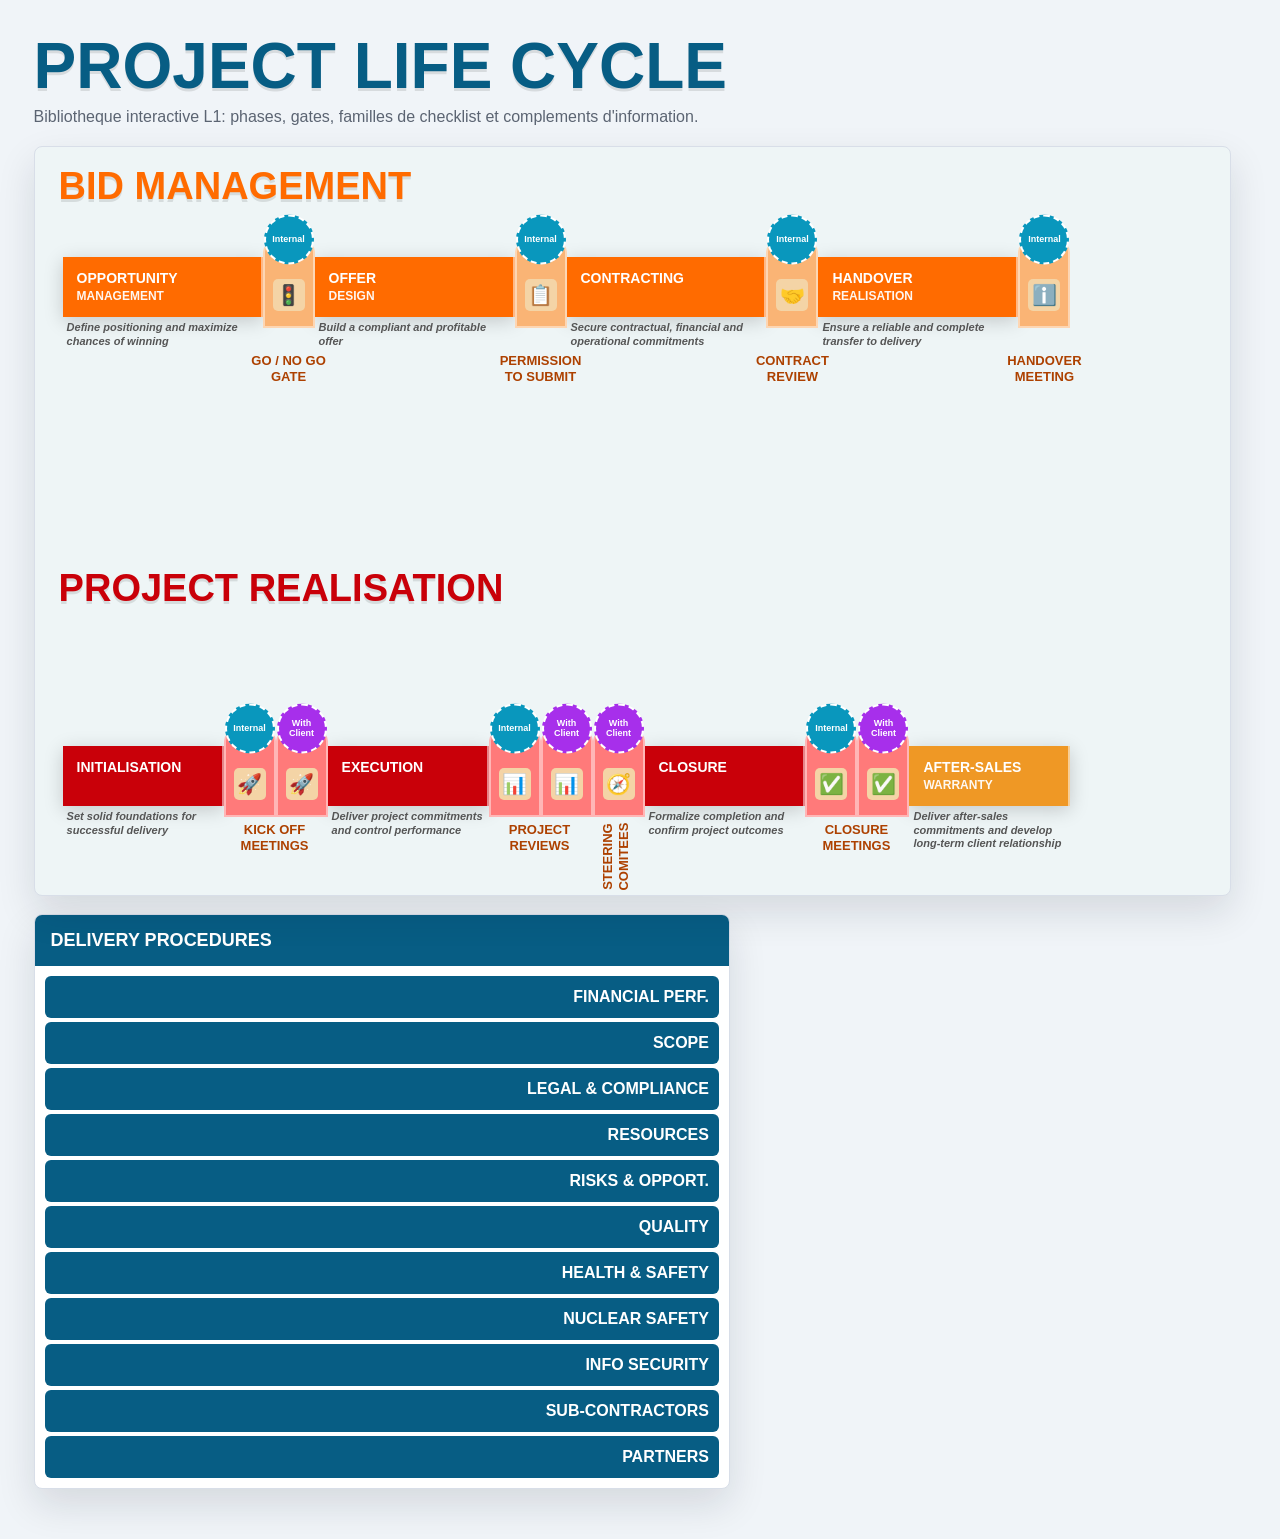
==== commit da3fce29: "Refactor lifecycle section for better structure" ====
--- a/Life_cycle.html
+++ b/Life_cycle.html
@@ -18,13 +18,15 @@
     <section class="workspace">
       <div class="main">
         <section class="lifecycle" aria-label="Project Life Cycle">
-          <p class="lane-label bid">Bid Management</p>
-          <div class="bid-track" id="bidTrack"></div>
-
-          <p class="lane-label real">Project Realisation</p>
-          <div class="real-backing" aria-hidden="true"></div>
-          <div class="real-track" id="realTrack"></div>
-
+          <div class="bid">
+            <p class="lane-label bid">Bid Management</p>
+            <div class="bid-track" id="bidTrack"></div>
+          </div>
+          <div class="real">
+            <p class="lane-label real">Project Realisation</p>
+            <div class="real-backing" aria-hidden="true"></div>
+            <div class="real-track" id="realTrack"></div>
+          </div>
         </section>
       </div>
 
--- a/styles.css
+++ b/styles.css
@@ -29,6 +29,14 @@
   --assystel-blue: #0078c8;
 }
 
+html {
+  /* Réserve l'espace de la barre de défilement même quand elle n'est pas
+     encore affichée, pour éviter qu'elle apparaisse/disparaisse entre le
+     premier rendu et un refresh et décale ainsi les calculs de largeur
+     (ex: .page { width: min(1600px, 100%) }) utilisés par les flèches SVG. */
+  scrollbar-gutter: stable;
+}
+
 * {
   box-sizing: border-box;
 }
@@ -142,11 +150,25 @@
 }
 
 .plc-row {
-  display:flex;
+  display: flex;
   flex-direction: column;
   align-items: stretch;
-  gap: 10px;
+  gap: 6px;
   flex: 1;
+}
+
+/* Les deux flèches côte à côte */
+.plc-row-arrows {
+  display: flex;
+  flex-direction: row;
+  justify-content: space-around;
+}
+
+/* Les deux boutons Framework empilés */
+.plc-row-buttons {
+  display: grid;
+  grid-template-columns: auto auto;
+  gap: 6px;
 }
 
 /* PLC button (blue dark) → index.html */
@@ -194,7 +216,7 @@
 
 /* Framework button (light blue) → matrix.html */
 .btn-framework {
-  background: var(--blue-pale);
+  background: var(--orange);
   color: var(--white);
   border: none;
   border-radius: 7px;
@@ -207,10 +229,33 @@
   transition: background 0.15s, transform 0.1s;
 }
 
+.btn-framework2 {
+  background: var(--red);
+  color: var(--white);
+  border: none;
+  border-radius: 7px;
+  padding: 10px 18px;
+  font-size: 0.9rem;
+  font-weight: 700;
+  cursor: pointer;
+  text-align: left;
+  line-height: 1.3;
+  transition: background 0.15s, transform 0.1s;
+}
+
 .btn-framework:hover { background: #2e9dd4; transform: translateY(-1px); }
 .btn-framework .btn-label { font-size: 0.72rem; font-weight: 400; color: #d8f0fc; display: block; }
 /* ── Dots on framework ── */
 .btn-framework::after {
+  content: " ✎";
+  font-size: 0.8rem;
+  opacity: 0.7;
+}
+
+.btn-framework2:hover { background: #2e9dd4; transform: translateY(-1px); }
+.btn-framework2 .btn-label { font-size: 0.72rem; font-weight: 400; color: #d8f0fc; display: block; }
+/* ── Dots on framework ── */
+.btn-framework2::after {
   content: " ✎";
   font-size: 0.8rem;
   opacity: 0.7;
@@ -512,7 +557,7 @@
 
 .lifecycle {
   position: relative;
-  min-height: 680px;   /* était 520px — plus de hauteur pour séparer les deux tracks */
+  min-height: 750px;   /* hauteur augmentée pour laisser la flèche passer */
   overflow: hidden;
   border: 1px solid var(--line);
   border-radius: 8px;
@@ -568,9 +613,9 @@
   position: absolute;
   top: 80px;
   left: 28px;
-  right: 28px;
+  right: 160px;
   display: grid;
-  /* 4 phases + 4 gates (gate after each phase incl. handover transition) */
+  /* 4 phases + 4 gates — right réduit pour laisser passer la flèche */
   grid-template-columns: 1fr 52px 1fr 52px 1fr 52px 1fr 52px;
   gap: 0;
   align-items: stretch;
@@ -751,9 +796,9 @@
   position: absolute;
   bottom: -35px;
   left: 28px;
-  right: 28px;
+  right: 160px;
   display: grid;
-  /* 4 real phases + 3 gates between them */
+  /* 4 real phases + 3 gates — right réduit comme bid-track */
   grid-template-columns: 1fr 52px 52px 1fr 52px 52px 52px 1fr 52px 52px 1fr;
   gap: 0;
   align-items: stretch;
@@ -827,33 +872,45 @@
   text-align: left;
 }
 
+.phase-subtitle {
+  display: none;
+  margin-top: 4px;
+  font-weight: 600;
+  font-size: 11px;
+  line-height: 1.25;
+  color: #555;            /* texte sombre sur fond clair */
+  text-align: left;
+}
+
 /* ─── Handover loop arrow ─── */
 
 .handover-loop {
   position: absolute;
-  top: 142px;
-  right: 92px;
-  width: 270px;
-  height: 245px;
-  border: 46px solid var(--orange);
-  border-left-color: transparent;
-  border-radius: 50%;
-  transform: rotate(18deg);
-  z-index: 1;
-  opacity: .95;
-}
-
+  /* Aligner horizontalement sur la dernière colonne du bid-track.
+     Le bid-track a 8 colonnes (4 phases + 4 gates) en grid.
+     Handover est la 7e colonne (index 6, 0-based).
+     On positionne la ligne à right: 28px + 52px (dernière gate) = ~80px du bord droit. */
+  right: 80px;
+  top: 170px;       /* bas du bid-track (top 80 + margin 30 + hauteur ~60px) */
+  width: 6px;
+  height: calc(100% - 170px - 210px); /* espace entre bid-track bas et real-backing haut */
+  background: var(--orange);
+  border-radius: 3px;
+  z-index: 2;
+}
+
+/* Flèche vers le bas au bout de la ligne */
 .handover-loop::after {
   content: "";
   position: absolute;
-  right: 12px;
-  bottom: -53px;
+  bottom: -12px;
+  left: 50%;
+  transform: translateX(-50%);
   width: 0;
   height: 0;
-  border-left: 62px solid transparent;
-  border-right: 22px solid transparent;
-  border-top: 72px solid var(--orange);
-  transform: rotate(-20deg);
+  border-left: 10px solid transparent;
+  border-right: 10px solid transparent;
+  border-top: 14px solid var(--orange);
 }
 
 /* ─── Real-track backing strip ─── */
@@ -861,11 +918,11 @@
 .real-backing {
   position: absolute;
   left: 0;
-  right: 200px;
+  right: 0;
   bottom: 210px;
   height: 60px;
-  background: var(--sand);
-  border-radius: 0 54px 54px 0;
+  background: transparent; /* dessiné en SVG */
+  border-radius: 0;  /* plat des deux côtés, il touche les bords */
   z-index: 1;
 }
 
@@ -2193,17 +2250,34 @@
 }
 
 /* ─── Responsive ─── */
-
-@media (max-width: 1360px) {
+@media (max-width: 1500px) {
   .workspace {
     grid-template-columns: 1fr;
   }
   .aside {
     grid-template-columns: minmax(0, 1fr) minmax(260px, .7fr);
   }
-}
-
-@media (max-width: 990px) {
+  .large-btn-procedure {
+    font-size: 0.8rem;
+  }
+  .btn-procedure--child2 {
+  font-size: 0.8rem;
+}
+}
+
+@media (max-width: 1160px) {
+  .phase-title {
+    font-size: 12px;
+  }
+}
+
+@media (max-width: 1090px) {
+  .phase-title {
+    font-size: 10px;
+  }
+}
+
+@media (max-width: 1020px) {
   .topbar,
   .aside {
     grid-template-columns: 1fr;
@@ -2211,6 +2285,10 @@
   .content {
     grid-template-columns: 1fr;
   }
+  .lifecycle {
+    display: grid;
+    grid-template-columns: 1fr 1fr;
+  }
   .tools {
     justify-content: stretch;
   }
@@ -2222,7 +2300,14 @@
     min-height: 2600px;
     padding: 88px 14px 22px;
   }
-
+  .phase-subtitle {
+    display: block;
+    color: #fff;
+    font-size: 11px;
+  }
+  .phase-note {
+    display: none;
+  }
   .lifecycle.bid-track.phase-title {
     font-size: 30px;
   }
@@ -2247,9 +2332,16 @@
   }
   .phase-node {
     min-height: 100px;
-  }
+
+  }
+  .gate-node,
   .gate-node2 {
-    min-height: 130px;
+    padding-bottom: 0px;
+    border: none;
+  }
+  .gate-node-badge,
+  .gate-node2-badge {
+    transform: translate(-50%, -65%);
   }
   .category-rail {
     position: static;
@@ -2262,11 +2354,26 @@
   .gate-node-title {
     writing-mode: horizontal-tb;
     transform: none;
-    font-size: 9px;
-    padding: 4px 2px;
+    font-size: 14px;
     text-align: center;
     white-space: normal;       /* autorise le retour à la ligne */
     overflow: hidden;
     line-height: 1.1;
-  }
-}+    width: auto;
+  }
+  .gate-wrapper--bid::before, 
+  .gate-wrapper--real::before {
+    border: none;
+    border-radius: 0;
+  }
+  .gate-wrapper--bid {
+    background: var(--orange-sand);
+  }
+  .gate-wrapper--real {
+    background: var(--red-sand);
+  }
+  .phase-subtitle {
+    margin-bottom: 4px;
+    margin-top: 0;
+  }
+}
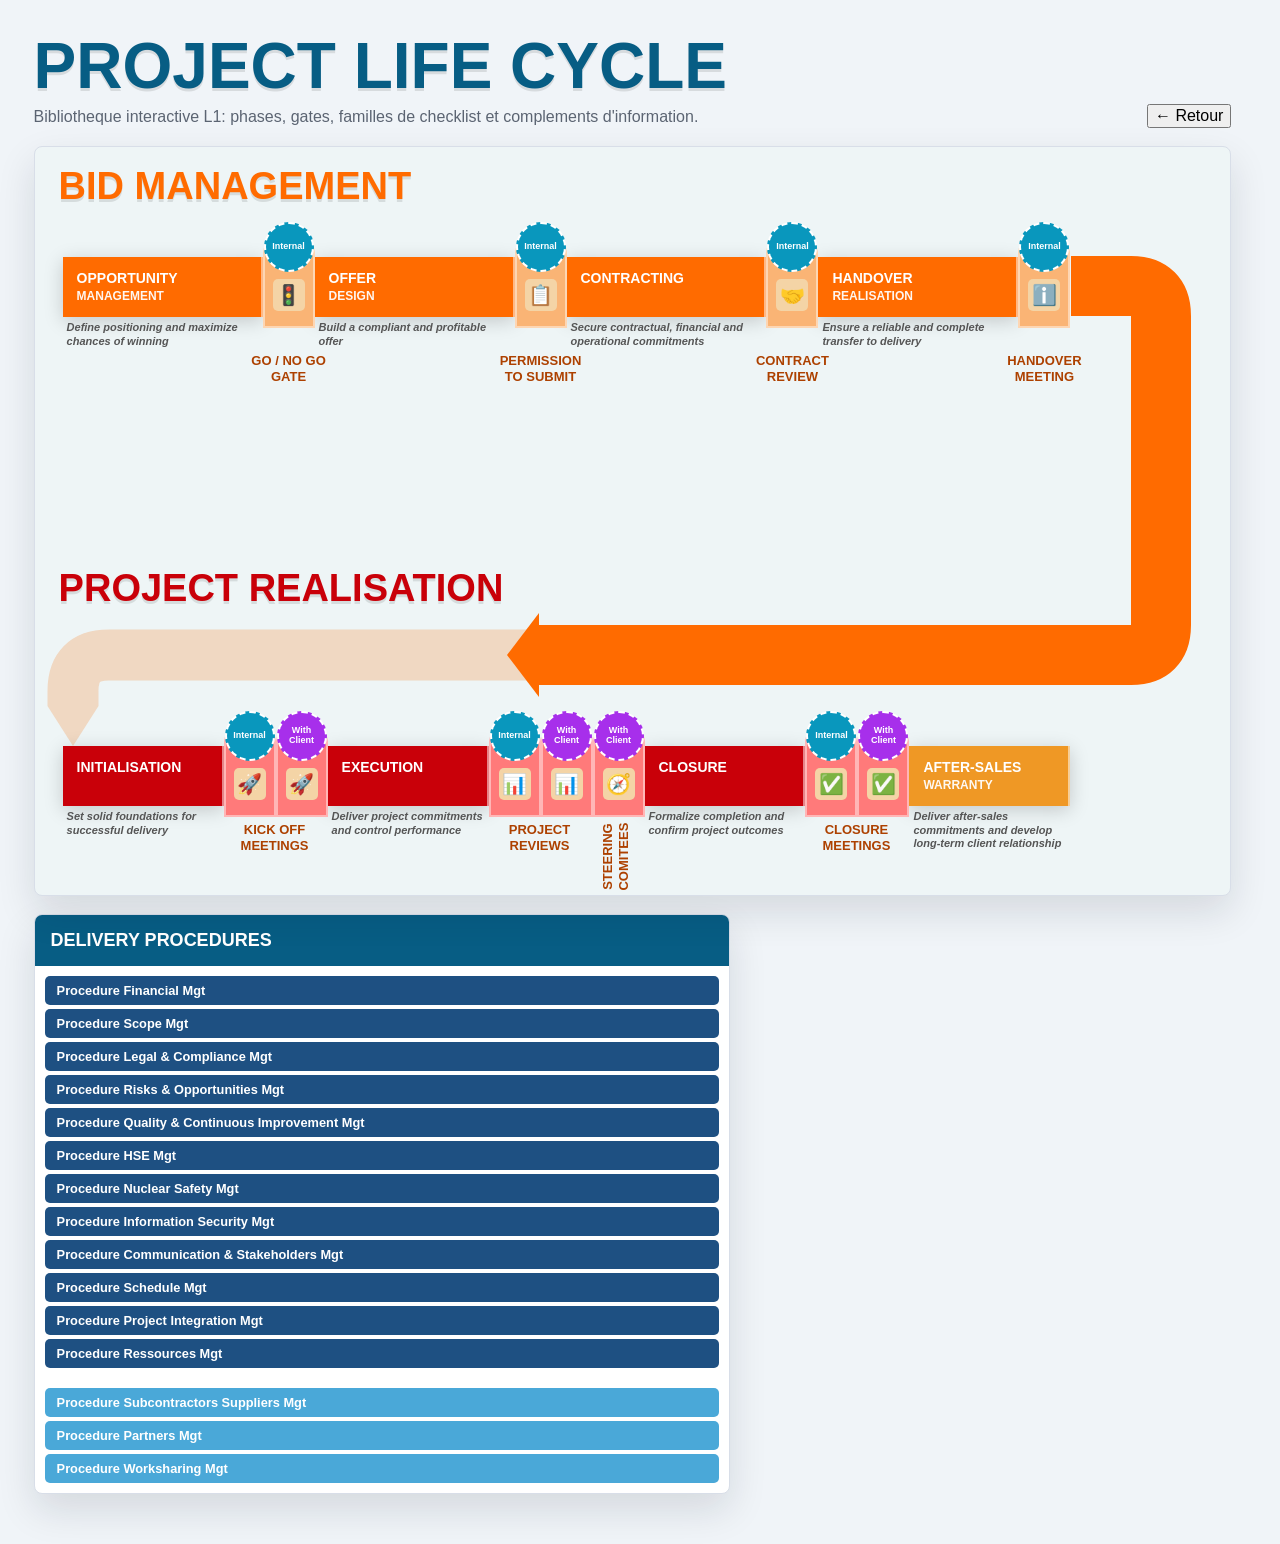
==== commit ef1fd2c4: "Add back button to Life_cycle.html Added a back button to navigate to the index page." ====
--- a/Life_cycle.html
+++ b/Life_cycle.html
@@ -13,6 +13,9 @@
         <h1 class="page_title">Project Life Cycle</h1>
         <p class="subtitle">Bibliotheque interactive L1: phases, gates, familles de checklist et complements d'information.</p>
       </div>
+      <button class="btn-back" type="button" onclick="window.location.href='index.html'">
+        <span class="btn-back-arrow">&larr;</span> Retour
+      </button>
     </header>
 
     <section class="workspace">
--- a/styles.css
+++ b/styles.css
@@ -7,6 +7,7 @@
   --orange: #ff6b00;
   --orange-sand: #FAB475;
   --orange-dark: #ad4100;
+  --orange-accent: #ff3c00;
   --red: #c90009;
   --red-dark: #970007;
   --red-sand: #FF7A7A;
@@ -63,7 +64,7 @@
   background: var(--blue-dark);
   color: var(--white);
   padding: 18px 32px 14px;
-  border-bottom: 4px solid var(--red-accent);
+  border-bottom: 4px solid var(--orange-accent);
   display: flex;
   align-items: baseline;
   gap: 24px;
@@ -216,7 +217,7 @@
 
 /* Framework button (light blue) → matrix.html */
 .btn-framework {
-  background: var(--orange);
+  background: var(--blue-pale);
   color: var(--white);
   border: none;
   border-radius: 7px;
@@ -230,7 +231,7 @@
 }
 
 .btn-framework2 {
-  background: var(--red);
+  background: var(--blue-light);
   color: var(--white);
   border: none;
   border-radius: 7px;
@@ -446,7 +447,7 @@
 }
 
 .btn-meeting {
-  background: var(--violet);
+  background: var(--blue-mid);
   color: var(--white);
   border: none;
   border-radius: 5px;
@@ -678,16 +679,6 @@
   min-height: unset;
 }
 
-.gate-node:hover {
-  filter: brightness(.88);
-  transform: translateY(-2px);
-}
-
-.gate-node2:hover {
-  filter: brightness(.88);
-  transform: translateY(-2px);
-}
-
 .gate-node-badge {
   font-size: 9px;
   font-weight: 800;
@@ -727,7 +718,7 @@
   position: absolute;
   top: 0;                   /* bord supérieur du wrapper */
   left: 50%;
-  transform: translate(-50%, -85%);  /* 75% du badge dépasse au-dessus, 25% reste dans le wrapper */
+  transform: translate(-50%, -70%);  /* 75% du badge dépasse au-dessus, 25% reste dans le wrapper */
   z-index: 4;
   flex-shrink: 0;
   /* conserver toutes vos autres règles (taille, couleur, border...) */
@@ -790,6 +781,23 @@
   white-space: normal;
   width: 100px;
   margin-left: 95px;
+}
+
+.gate-node-title4 {
+  writing-mode: horizontal-tb;   /* remplace vertical-rl */
+  transform: none;
+  font-size: clamp(10px, 1.4vw, 13px);
+  font-weight: 900;
+  text-transform: uppercase;
+  text-align: center;
+  color: var(--orange-dark);
+  line-height: 1.2;
+  margin-top: 5px;
+  padding: 0 2px;
+  white-space: normal;
+  width: 100px;
+  margin-left: 50px;
+  display: none; /* Masqué par défaut, affiché uniquement pour la 4e gate du real-track */
 }
 
 .real-track {
@@ -1372,7 +1380,8 @@
    Elle dépasse aussi un peu au-dessus du wrapper et un peu en dessous du
    début du gate-node, pour créer l'effet "pilule" autour du badge. */
 .gate-wrapper--bid::before,
-.gate-wrapper--real::before {
+.gate-wrapper--real::before,
+.gate-wrapper--border::before {
   content: "";
   position: absolute;
   top: -15px;
@@ -1390,6 +1399,10 @@
 }
 
 .gate-wrapper--real::before {
+  background: var(--red-sand);
+}
+
+.gate-wrapper--border::before {
   background: var(--red-sand);
 }
 
@@ -2288,6 +2301,9 @@
   .lifecycle {
     display: grid;
     grid-template-columns: 1fr 1fr;
+    min-height: 1650px;
+    padding: 30px 14px 22px;
+    column-gap: 10px;
   }
   .tools {
     justify-content: stretch;
@@ -2295,10 +2311,6 @@
   .search
   {
     width: 100%;
-  }
-  .lifecycle {
-    min-height: 2600px;
-    padding: 88px 14px 22px;
   }
   .phase-subtitle {
     display: block;
@@ -2310,6 +2322,9 @@
   }
   .lifecycle.bid-track.phase-title {
     font-size: 30px;
+  }
+  .phase-title {
+    font-size: 16px;
   }
   .lane-label.bid,
   .lane-label.real {
@@ -2317,6 +2332,23 @@
     margin: 16px 0 8px;
     font-size: 30px;
   }
+  .lane-label.real {
+    margin-bottom:30px;
+  }
+  .gate-node-title2 {
+    margin-top: 10px;
+    margin-left: 0;
+  }
+  .gate-node-title3 {
+    margin-left: 0;
+    transform: translateX(0);
+    margin-top: 10px;
+  }
+  .gate-node-title4 {
+    margin-top: 10px;
+    display: block;
+    margin-left: 0;
+  }
   .bid-track,
   .real-track {
     position: static;
@@ -2330,18 +2362,38 @@
   .gate {
     display: none;
   }
+
+  #handoverConnector,
+  #realBackingSvg {
+    display: none;
+  }
   .phase-node {
     min-height: 100px;
 
   }
+  /* Séparation visuelle entre les gates */
+  .gate-wrapper {
+    border-top: 2px solid rgba(255, 255, 255, 0.55);
+    padding-top: 36px;   /* espace pour que le badge (50px, sort à ~70%) ne chevauche pas le titre du dessus */
+    min-width: 300px;
+    cursor: pointer;     /* toute la surface est cliquable en mode colonne */
+    transition: filter .15s, opacity .15s;
+  }
+
+  .gate-wrapper:hover {
+    filter: brightness(0.93);
+    opacity: 0.92;
+  }
+
   .gate-node,
   .gate-node2 {
     padding-bottom: 0px;
     border: none;
+    overflow: visible;
   }
   .gate-node-badge,
-  .gate-node2-badge {
-    transform: translate(-50%, -65%);
+  .gate-node-badge2 {
+    transform: translate(-50%, -25%);
   }
   .category-rail {
     position: static;
@@ -2360,9 +2412,11 @@
     overflow: hidden;
     line-height: 1.1;
     width: auto;
+    margin-top: 10px;
   }
   .gate-wrapper--bid::before, 
-  .gate-wrapper--real::before {
+  .gate-wrapper--real::before, 
+  .gate-wrapper--border::before {
     border: none;
     border-radius: 0;
   }
@@ -2371,9 +2425,38 @@
   }
   .gate-wrapper--real {
     background: var(--red-sand);
+    border-bottom: 10px solid rgba(255, 255, 255, 0.55);
+  }
+  /* Après la règle existante .gate-wrapper--real */
+  .gate-wrapper--last {
+    border-bottom: none !important;
+  }
+  .gate-wrapper--border {
+    background: var(--red-sand);
+    border-bottom: 0;
   }
   .phase-subtitle {
     margin-bottom: 4px;
     margin-top: 0;
   }
 }
+@media (max-width: 780px) {
+  .lane-label.bid {
+    width: 280px;
+  }
+}
+
+@media (max-width: 700px) {
+  /* Conteneur scrollable horizontalement */
+  .main {
+    overflow-x: auto;
+    -webkit-overflow-scrolling: touch;
+  }
+
+  /* Le lifecycle garde sa largeur minimale à deux colonnes
+     au lieu de s'écraser */
+  .lifecycle {
+    min-width: 700px;   /* 2 × 300px (min-width gate-wrapper) + gaps + padding */
+    width: 100%;
+  }
+}
